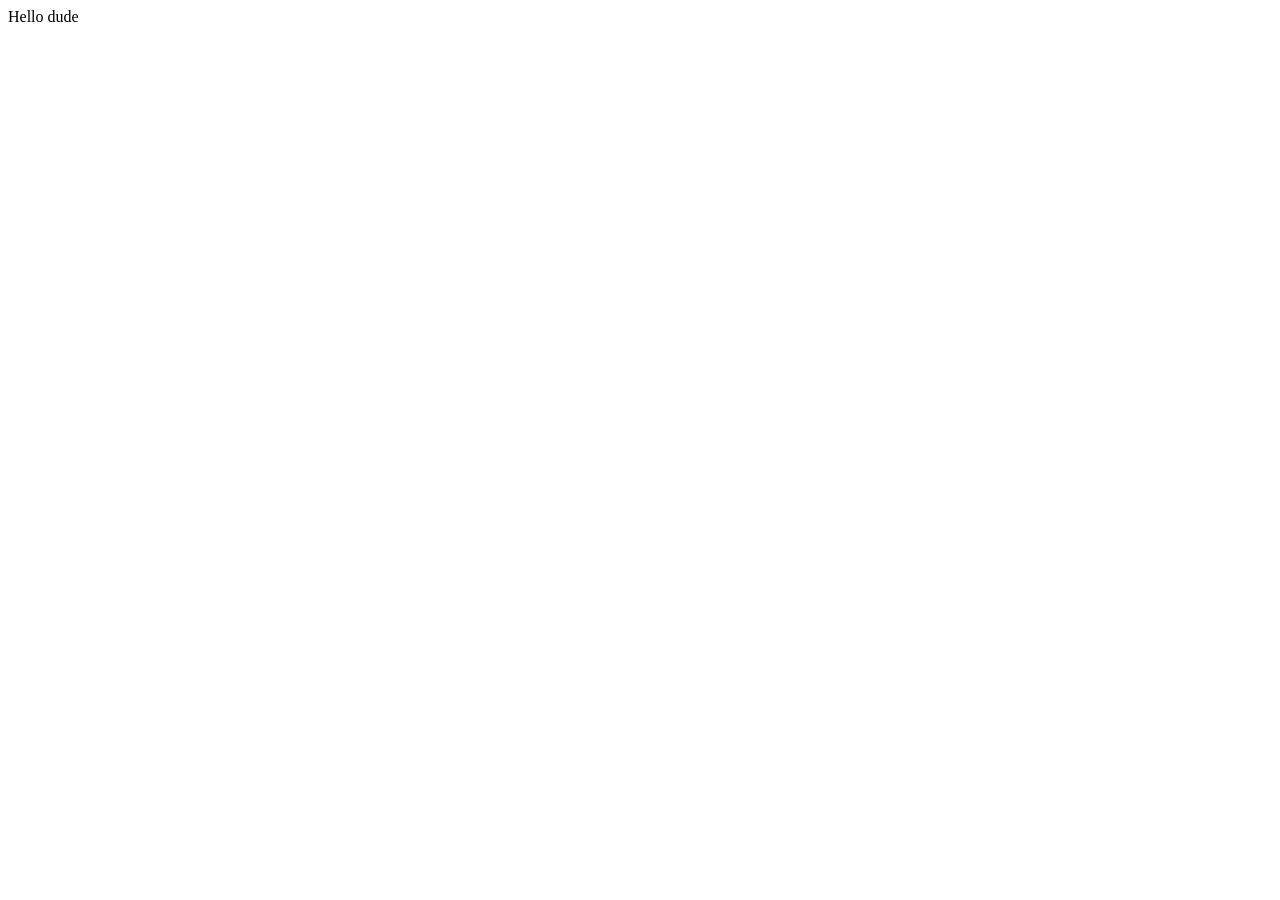
==== index.html @ 56db7168 "Starting project" ====
<!DOCTYPE html>
<html lang="en">
<head>
    <meta charset="UTF-8">
    <meta name="viewport" content="width=device-width, initial-scale=1.0">
    <title>Knightra</title>
</head>
<body>
    Hello dude
</body>
</html>
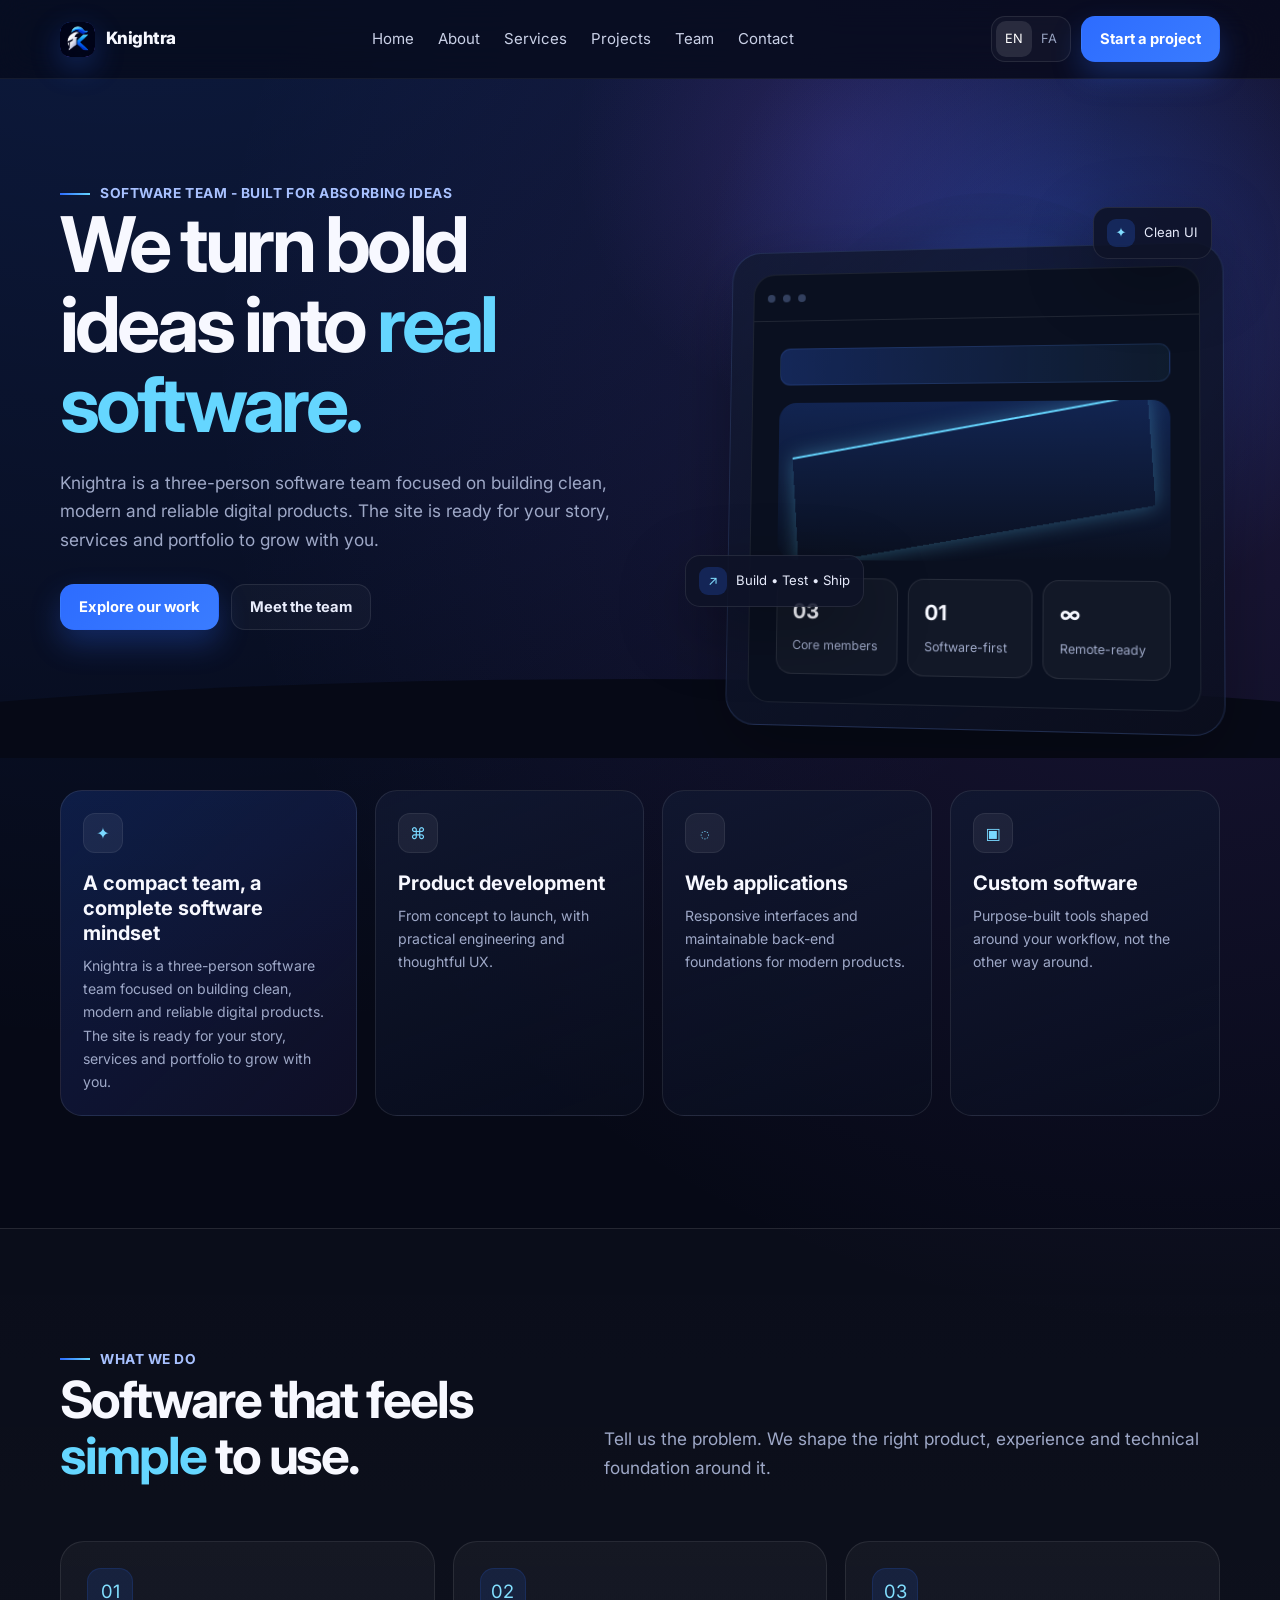
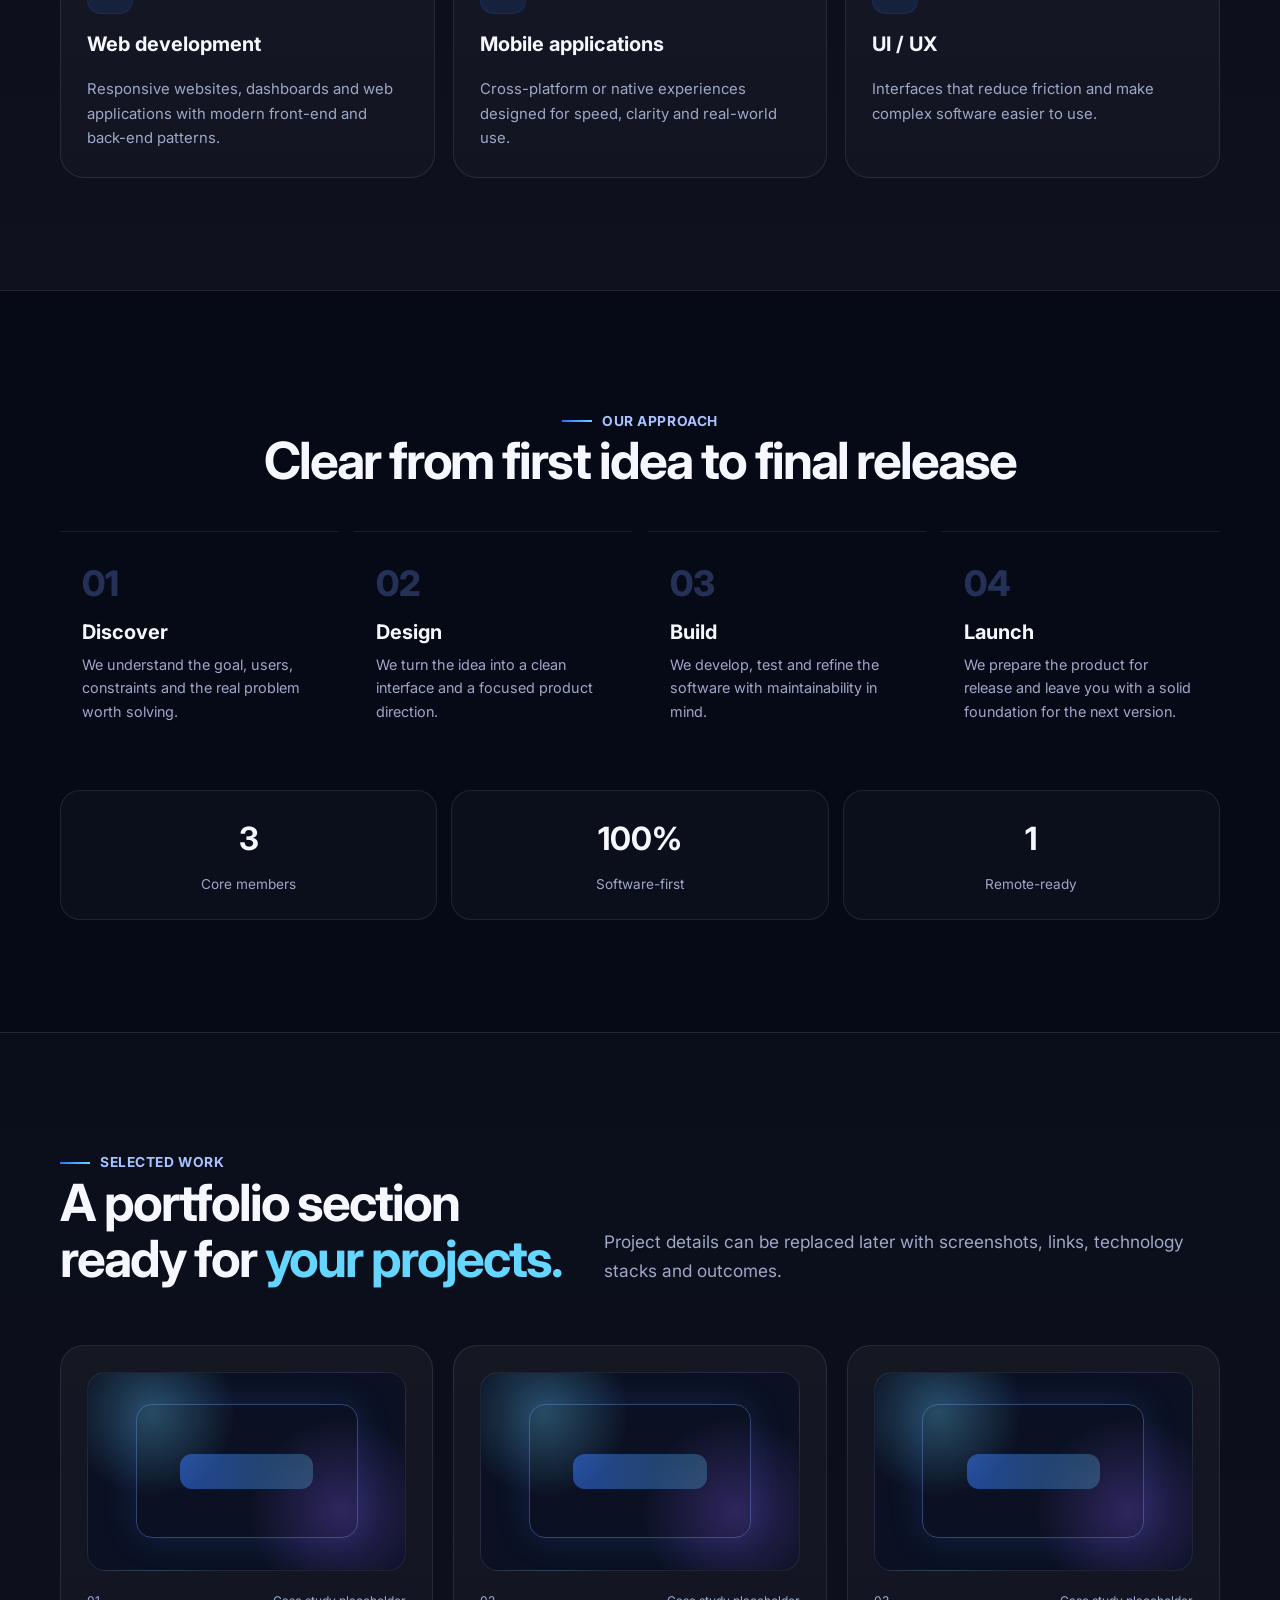
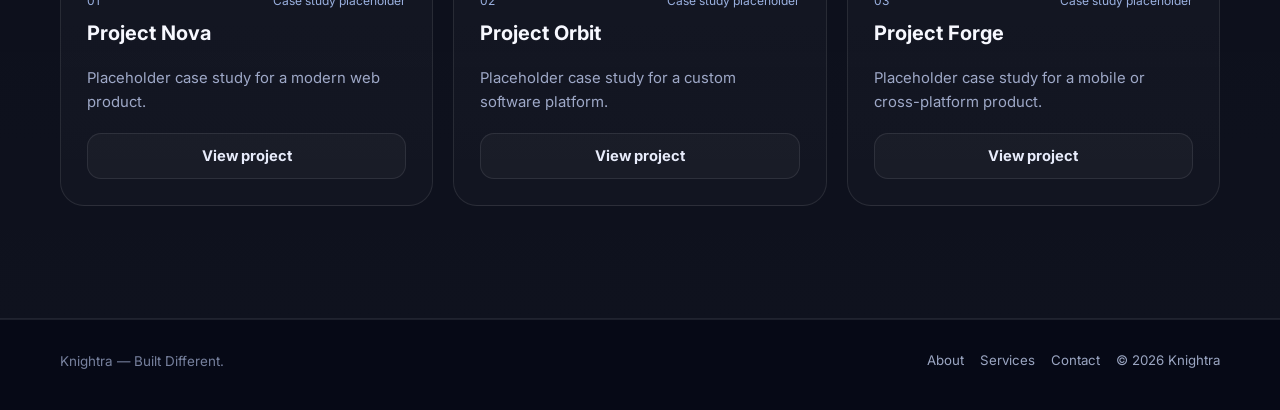
==== commit f6bba684: "Basic design for website with home , about , contact , project , team , services pages" ====
--- a/index.html
+++ b/index.html
@@ -1,11 +1,217 @@
-<!DOCTYPE html>
-<html lang="en">
+<!doctype html>
+<html lang="en" dir="ltr">
+
 <head>
-    <meta charset="UTF-8">
-    <meta name="viewport" content="width=device-width, initial-scale=1.0">
-    <title>Knightra</title>
+  <meta charset="utf-8">
+  <meta name="viewport" content="width=device-width, initial-scale=1">
+  <meta name="description" content="Knightra — three-person software team building modern digital products.">
+  <title>Knightra — Software Team</title>
+  <link rel="icon" href="assets/icon.svg">
+  <link rel="stylesheet" href="assets/styles.css">
 </head>
+
 <body>
-    Hello dude
+  <header class="site-header">
+    <div class="container nav">
+      <a class="brand" href="index.html"><span class="brand-mark"><img class="logo-img" src="assets/kn.png" alt="Knightra logo"></span><span class="brand-name">Knightra</span></a>
+      <nav class="nav-links"><a href="index.html" data-i18n="nav_home">Home</a><a href="about.html"
+          data-i18n="nav_about">About</a><a href="services.html" data-i18n="nav_services">Services</a><a
+          href="projects.html" data-i18n="nav_projects">Projects</a><a href="team.html" data-i18n="nav_team">Team</a><a
+          href="contact.html" data-i18n="nav_contact">Contact</a></nav>
+      <div class="nav-actions">
+        <div class="lang-switch"><button class="language-option" data-set-lang="en" data-lang="en">EN</button><button
+            class="language-option" data-set-lang="fa" data-lang="fa">FA</button></div><a class="btn btn-primary"
+          href="contact.html" data-i18n="cta_start">Start a project</a><button class="menu-toggle" aria-expanded="false"
+          aria-label="Menu">☰</button>
+      </div>
+    </div>
+    <div class="mobile-menu"><a href="index.html" data-i18n="nav_home">Home</a><a href="about.html"
+        data-i18n="nav_about">About</a><a href="services.html" data-i18n="nav_services">Services</a><a
+        href="projects.html" data-i18n="nav_projects">Projects</a><a href="team.html" data-i18n="nav_team">Team</a><a
+        href="contact.html" data-i18n="nav_contact">Contact</a></div>
+  </header>
+
+  <main>
+    <section class="hero">
+      <div class="container hero-grid">
+        <div class="hero-copy">
+          <div class="kicker" data-i18n="hero_eyebrow">Software team • Built for ambitious ideas</div>
+          <h1 data-i18n="hero_title">We turn bold ideas into <span>real software.</span></h1>
+          <p class="lead" data-i18n="hero_text">Knightra is a three-person software team focused on building clean,
+            modern and reliable digital products. The site is ready for your story, services and portfolio to grow with
+            you.</p>
+          <div class="hero-actions"><a class="btn btn-primary" href="projects.html" data-i18n="btn_explore">Explore our
+              work</a><a class="btn btn-ghost" href="team.html" data-i18n="btn_team">Meet the team</a></div>
+        </div>
+        <div class="hero-visual">
+          <div class="hero-orb"></div>
+          <div class="hero-panel">
+            <div class="hero-screen">
+              <div class="screen-top"><span class="dot"></span><span class="dot"></span><span class="dot"></span></div>
+              <div class="screen-body">
+                <div class="mini-pill"></div>
+                <div class="chart"></div>
+                <div class="stat-row">
+                  <div class="stat-box"><strong>03</strong><span data-i18n="stats_team">Core members</span></div>
+                  <div class="stat-box"><strong>01</strong><span data-i18n="stats_focus">Software-first</span></div>
+                  <div class="stat-box"><strong>∞</strong><span data-i18n="stats_mode">Remote-ready</span></div>
+                </div>
+              </div>
+            </div>
+          </div>
+          <div class="float-badge one"><span class="float-icon">✦</span><span>Clean UI</span></div>
+          <div class="float-badge two"><span class="float-icon">↗</span><span>Build • Test • Ship</span></div>
+        </div>
+      </div>
+      <div class="wave"></div>
+    </section>
+
+    <section class="section" style="padding-top:32px">
+      <div class="container">
+        <div class="trust-row">
+          <div class="trust-card">
+            <div class="icon">✦</div>
+            <h3 data-i18n="trust">A compact team, a complete software mindset</h3>
+            <p data-i18n="hero_text">Knightra is a three-person software team focused on building clean, modern and
+              reliable digital products.</p>
+          </div>
+          <div class="trust-card">
+            <div class="icon">⌘</div>
+            <h3 data-i18n="card_1_title">Product development</h3>
+            <p data-i18n="card_1_text">From concept to launch, with practical engineering and thoughtful UX.</p>
+          </div>
+          <div class="trust-card">
+            <div class="icon">◌</div>
+            <h3 data-i18n="card_2_title">Web applications</h3>
+            <p data-i18n="card_2_text">Responsive interfaces and maintainable back-end foundations for modern products.
+            </p>
+          </div>
+          <div class="trust-card">
+            <div class="icon">▣</div>
+            <h3 data-i18n="card_3_title">Custom software</h3>
+            <p data-i18n="card_3_text">Purpose-built tools shaped around your workflow, not the other way around.</p>
+          </div>
+        </div>
+      </div>
+    </section>
+
+    <section class="section section-soft">
+      <div class="container">
+        <div class="section-heading">
+          <div>
+            <div class="kicker" data-i18n="services_kicker">What we do</div>
+            <h2 data-i18n="services_title">Software that feels <span>simple</span> to use.</h2>
+          </div>
+          <p class="lead" data-i18n="services_text">Tell us the problem. We shape the right product, experience and
+            technical foundation around it.</p>
+        </div>
+        <div class="card-grid">
+          <article class="feature-card">
+            <div class="card-icon">01</div>
+            <h3 data-i18n="s1_title">Web development</h3>
+            <p data-i18n="s1_text">Responsive websites, dashboards and web applications with modern front-end and
+              back-end patterns.</p>
+          </article>
+          <article class="feature-card">
+            <div class="card-icon">02</div>
+            <h3 data-i18n="s2_title">Mobile applications</h3>
+            <p data-i18n="s2_text">Cross-platform or native experiences designed for speed, clarity and real-world use.
+            </p>
+          </article>
+          <article class="feature-card">
+            <div class="card-icon">03</div>
+            <h3 data-i18n="s3_title">UI / UX</h3>
+            <p data-i18n="s3_text">Interfaces that reduce friction and make complex software easier to use.</p>
+          </article>
+        </div>
+      </div>
+    </section>
+
+    <section class="section">
+      <div class="container">
+        <div class="center">
+          <div class="kicker" data-i18n="process_kicker">Our approach</div>
+          <h2 data-i18n="process_title">Clear from first idea to final release</h2>
+        </div>
+        <div class="process-grid" style="margin-top:42px">
+          <div class="process-step">
+            <div class="process-number">01</div>
+            <h3 data-i18n="p1_title">Discover</h3>
+            <p data-i18n="p1_text">We understand the goal, users, constraints and the real problem worth solving.</p>
+          </div>
+          <div class="process-step">
+            <div class="process-number">02</div>
+            <h3 data-i18n="p2_title">Design</h3>
+            <p data-i18n="p2_text">We turn the idea into a clean interface and a focused product direction.</p>
+          </div>
+          <div class="process-step">
+            <div class="process-number">03</div>
+            <h3 data-i18n="p3_title">Build</h3>
+            <p data-i18n="p3_text">We develop, test and refine the software with maintainability in mind.</p>
+          </div>
+          <div class="process-step">
+            <div class="process-number">04</div>
+            <h3 data-i18n="p4_title">Launch</h3>
+            <p data-i18n="p4_text">We prepare the product for release and leave you with a solid foundation for the next
+              version.</p>
+          </div>
+        </div>
+        <div class="stats">
+          <div class="big-stat"><strong>3</strong><span data-i18n="stats_team">Core members</span></div>
+          <div class="big-stat"><strong>100%</strong><span data-i18n="stats_focus">Software-first</span></div>
+          <div class="big-stat"><strong>1</strong><span data-i18n="stats_mode">Remote-ready</span></div>
+        </div>
+      </div>
+    </section>
+
+    <section class="section section-soft">
+      <div class="container">
+        <div class="section-heading">
+          <div>
+            <div class="kicker" data-i18n="projects_kicker">Selected work</div>
+            <h2 data-i18n="projects_title">A portfolio section ready for <span>your projects.</span></h2>
+          </div>
+          <p class="lead" data-i18n="projects_text">Project details can be replaced later with screenshots, links,
+            technology stacks and outcomes.</p>
+        </div>
+        <div class="project-grid">
+          <article class="project-card">
+            <div class="project-art"></div>
+            <div class="project-meta"><span>01</span><span data-i18n="project_status">Case study placeholder</span>
+            </div>
+            <h3 data-i18n="proj1_title">Project Nova</h3>
+            <p data-i18n="proj1_text">Placeholder case study for a modern web product.</p><a class="btn btn-ghost"
+              href="projects.html" data-i18n="view_project">View project</a>
+          </article>
+          <article class="project-card">
+            <div class="project-art"></div>
+            <div class="project-meta"><span>02</span><span data-i18n="project_status">Case study placeholder</span>
+            </div>
+            <h3 data-i18n="proj2_title">Project Orbit</h3>
+            <p data-i18n="proj2_text">Placeholder case study for a custom software platform.</p><a class="btn btn-ghost"
+              href="projects.html" data-i18n="view_project">View project</a>
+          </article>
+          <article class="project-card">
+            <div class="project-art"></div>
+            <div class="project-meta"><span>03</span><span data-i18n="project_status">Case study placeholder</span>
+            </div>
+            <h3 data-i18n="proj3_title">Project Forge</h3>
+            <p data-i18n="proj3_text">Placeholder case study for a mobile or cross-platform product.</p><a
+              class="btn btn-ghost" href="projects.html" data-i18n="view_project">View project</a>
+          </article>
+        </div>
+      </div>
+    </section>
+  </main>
+  <footer class="site-footer">
+    <div class="container footer-grid">
+      <p data-i18n="footer_text">Knightra — Built Different.</p>
+      <div class="footer-links"><a href="about.html" data-i18n="nav_about">About</a><a href="services.html"
+          data-i18n="nav_services">Services</a><a href="contact.html" data-i18n="nav_contact">Contact</a><span>© <span
+            data-year>2026</span> Knightra</span></div>
+    </div>
+  </footer>
+  <script src="assets/app.js"></script>
 </body>
+
 </html>
--- a/assets/styles.css
+++ b/assets/styles.css
@@ -0,0 +1,1050 @@
+@import url('https://fonts.googleapis.com/css2?family=Inter:wght@400;500;600;700;800&family=Vazirmatn:wght@400;500;600;700;800&display=swap');
+
+:root {
+  --bg: #060916;
+  --surface: #0d1226;
+  --surface-2: #121933;
+  --text: #f7f8ff;
+  --muted: #9ea8c7;
+  --line: rgba(255, 255, 255, .09);
+  --primary: #2d6cff;
+  --primary-2: #65d6ff;
+  --accent: #8b5cf6;
+  --glow: rgba(45, 108, 255, .28);
+  --shadow: 0 22px 70px rgba(0, 0, 0, .30);
+  --radius: 24px;
+}
+
+* {
+  box-sizing: border-box;
+}
+
+html {
+  scroll-behavior: smooth;
+}
+
+body {
+  margin: 0;
+  background:
+    radial-gradient(circle at 10% -10%, rgba(45, 108, 255, .22), transparent 34%),
+    radial-gradient(circle at 92% 10%, rgba(139, 92, 246, .16), transparent 28%),
+    var(--bg);
+  color: var(--text);
+  font-family: Inter, Vazirmatn, system-ui, sans-serif;
+  line-height: 1.65;
+}
+
+body.rtl {
+  font-family: Vazirmatn, Inter, system-ui, sans-serif;
+}
+
+a {
+  color: inherit;
+  text-decoration: none;
+}
+
+img {
+  max-width: 100%;
+  display: block;
+}
+
+button,
+input,
+textarea {
+  font: inherit;
+}
+
+button {
+  cursor: pointer;
+}
+
+.container {
+  width: min(1160px, calc(100% - 40px));
+  margin: 0 auto;
+}
+
+.section {
+  padding: 112px 0;
+  position: relative;
+}
+
+.section-soft {
+  background: linear-gradient(180deg, rgba(255, 255, 255, .015), rgba(255, 255, 255, .035));
+  border-top: 1px solid var(--line);
+  border-bottom: 1px solid var(--line);
+}
+
+.center {
+  text-align: center;
+}
+
+.kicker {
+  display: inline-flex;
+  align-items: center;
+  gap: 10px;
+  color: #a8c1ff;
+  font-size: .86rem;
+  font-weight: 700;
+  letter-spacing: .04em;
+  text-transform: uppercase;
+}
+
+.rtl .kicker {
+  letter-spacing: 0;
+}
+
+.kicker::before {
+  content: '';
+  width: 30px;
+  height: 2px;
+  background: linear-gradient(90deg, var(--primary), var(--primary-2));
+}
+
+.rtl .kicker::before {
+  order: 2;
+}
+
+h1,
+h2,
+h3,
+p {
+  margin-top: 0;
+}
+
+h1 {
+  font-size: clamp(3rem, 6vw, 5.2rem);
+  line-height: 1.04;
+  letter-spacing: -.05em;
+  margin-bottom: 24px;
+}
+
+h2 {
+  font-size: clamp(2.2rem, 4vw, 3.3rem);
+  line-height: 1.1;
+  letter-spacing: -.04em;
+  margin-bottom: 16px;
+}
+
+h3 {
+  font-size: 1.25rem;
+  line-height: 1.25;
+}
+
+.rtl h1,
+.rtl h2 {
+  letter-spacing: 0;
+}
+
+h1 span,
+h2 span {
+  color: var(--primary-2);
+}
+
+.lead {
+  color: var(--muted);
+  font-size: 1.08rem;
+  max-width: 680px;
+}
+
+.site-header {
+  position: sticky;
+  top: 0;
+  z-index: 50;
+  backdrop-filter: blur(18px);
+  background: rgba(6, 9, 22, .66);
+  border-bottom: 1px solid rgba(255, 255, 255, .06);
+}
+
+.nav {
+  height: 78px;
+  display: flex;
+  align-items: center;
+  justify-content: space-between;
+  gap: 24px;
+}
+
+.brand {
+  display: inline-flex;
+  align-items: center;
+  gap: 11px;
+  font-weight: 800;
+  letter-spacing: -.03em;
+}
+
+.brand-mark {
+  width: 35px;
+  height: 35px;
+  border-radius: 11px;
+  display: grid;
+  place-items: center;
+  color: white;
+  background: linear-gradient(135deg, var(--primary), var(--accent));
+  box-shadow: 0 10px 30px var(--glow);
+  font-size: .9rem;
+}
+.logo-img{
+  border-radius: 10px;
+}
+
+.brand-name {
+  font-family: Inter , system-ui, sans-serif;
+  font-size: 1.06rem;
+  font-weight: 800;
+  letter-spacing: -.03em;
+  direction: ltr;
+  white-space: nowrap;
+}
+
+.nav-links {
+  display: flex;
+  align-items: center;
+  gap: 24px;
+}
+
+.nav-links a {
+  color: #cad1e7;
+  font-size: .94rem;
+  transition: .2s ease;
+}
+
+.nav-links a:hover {
+  color: white;
+}
+
+.nav-actions {
+  display: flex;
+  align-items: center;
+  gap: 10px;
+}
+
+.lang-switch {
+  display: flex;
+  border: 1px solid var(--line);
+  background: rgba(255, 255, 255, .03);
+  padding: 4px;
+  border-radius: 14px;
+}
+
+.language-option {
+  color: #98a3c1;
+  background: transparent;
+  border: 0;
+  padding: 7px 9px;
+  border-radius: 10px;
+  font-size: .8rem;
+}
+
+.language-option.active {
+  color: white;
+  background: rgba(255, 255, 255, .1);
+}
+
+.btn {
+  display: inline-flex;
+  align-items: center;
+  justify-content: center;
+  gap: 8px;
+  min-height: 46px;
+  padding: 0 18px;
+  border-radius: 14px;
+  border: 1px solid transparent;
+  font-weight: 700;
+  font-size: .92rem;
+  transition: .22s ease;
+}
+
+.btn-primary {
+  color: white;
+  background: linear-gradient(135deg, var(--primary), #3a7cff);
+  box-shadow: 0 14px 30px var(--glow);
+}
+
+.btn-primary:hover {
+  transform: translateY(-2px);
+}
+
+.btn-ghost {
+  border-color: var(--line);
+  color: #e8ecfb;
+  background: rgba(255, 255, 255, .03);
+}
+
+.btn-ghost:hover {
+  background: rgba(255, 255, 255, .08);
+}
+
+.menu-toggle {
+  display: none;
+  width: 44px;
+  height: 44px;
+  border: 1px solid var(--line);
+  background: rgba(255, 255, 255, .03);
+  color: white;
+  border-radius: 13px;
+}
+
+.mobile-menu {
+  display: none;
+  padding: 0 20px 18px;
+}
+
+.mobile-menu.open {
+  display: grid;
+  gap: 10px;
+}
+
+.mobile-menu a {
+  padding: 11px 0;
+  color: #ced4e8;
+  border-bottom: 1px solid var(--line);
+}
+
+.mobile-menu a:last-child {
+  border-bottom: none;
+}
+
+.hero {
+  position: relative;
+  overflow: hidden;
+  padding: 74px 0 105px;
+}
+
+.hero::before {
+  content: '';
+  position: absolute;
+  inset: 0;
+  background: radial-gradient(circle at 82% 30%, rgba(45, 108, 255, .30), transparent 30%), radial-gradient(circle at 66% 10%, rgba(139, 92, 246, .16), transparent 26%);
+  pointer-events: none;
+}
+
+.hero-grid {
+  display: grid;
+  grid-template-columns: 1.03fr .97fr;
+  align-items: center;
+  gap: 48px;
+  position: relative;
+  z-index: 1;
+}
+
+.hero-copy {
+  max-width: 680px;
+}
+
+.hero .lead {
+  margin-bottom: 30px;
+}
+
+.hero-actions {
+  display: flex;
+  flex-wrap: wrap;
+  gap: 12px;
+}
+
+.hero-visual {
+  min-height: 500px;
+  position: relative;
+}
+
+.hero-orb {
+  position: absolute;
+  width: 420px;
+  aspect-ratio: 1;
+  right: 20px;
+  top: 40px;
+  border-radius: 50%;
+  background: radial-gradient(circle at 50% 45%, rgba(62, 121, 255, .34), rgba(24, 37, 81, .20) 52%, transparent 70%);
+  filter: blur(.2px);
+}
+
+.hero-panel {
+  position: absolute;
+  left: 40px;
+  right: 0;
+  top: 92px;
+  padding: 22px;
+  border-radius: 30px;
+  background: linear-gradient(145deg, rgba(18, 25, 51, .88), rgba(10, 14, 30, .82));
+  border: 1px solid rgba(117, 163, 255, .18);
+  box-shadow: var(--shadow);
+  transform: perspective(1200px) rotateY(-7deg) rotateX(3deg);
+}
+
+.hero-screen {
+  border: 1px solid rgba(255, 255, 255, .08);
+  border-radius: 22px;
+  overflow: hidden;
+  background: #0a1020;
+}
+
+.screen-top {
+  height: 48px;
+  display: flex;
+  gap: 8px;
+  align-items: center;
+  padding: 0 14px;
+  border-bottom: 1px solid var(--line);
+}
+
+.dot {
+  width: 8px;
+  height: 8px;
+  border-radius: 50%;
+  background: #33405f;
+}
+
+.screen-body {
+  padding: 28px;
+  display: grid;
+  gap: 18px;
+}
+
+.mini-pill {
+  height: 38px;
+  border-radius: 11px;
+  background: linear-gradient(90deg, rgba(53, 108, 255, .25), rgba(90, 207, 255, .06));
+  border: 1px solid rgba(94, 147, 255, .15);
+}
+
+.chart {
+  height: 160px;
+  border-radius: 18px;
+  background: linear-gradient(180deg, rgba(45, 108, 255, .22), rgba(45, 108, 255, 0));
+  position: relative;
+  overflow: hidden;
+}
+
+.chart::after {
+  content: '';
+  position: absolute;
+  inset: 24px 18px;
+  border-top: 2px solid #66d6ff;
+  transform: skewY(-6deg) rotate(-4deg);
+  box-shadow: 0 0 20px rgba(102, 214, 255, .35);
+}
+
+.stat-row {
+  display: grid;
+  grid-template-columns: repeat(3, 1fr);
+  gap: 10px;
+}
+
+.stat-box {
+  padding: 16px;
+  border-radius: 16px;
+  background: rgba(255, 255, 255, .035);
+  border: 1px solid var(--line);
+}
+
+.stat-box strong {
+  display: block;
+  font-size: 1.3rem;
+  margin-bottom: 2px;
+}
+
+.stat-box span {
+  color: var(--muted);
+  font-size: .78rem;
+}
+
+.float-badge {
+  position: absolute;
+  display: inline-flex;
+  align-items: center;
+  gap: 9px;
+  padding: 11px 13px;
+  border-radius: 15px;
+  border: 1px solid var(--line);
+  background: rgba(14, 19, 39, .88);
+  box-shadow: var(--shadow);
+  color: #e7ebfb;
+  font-size: .82rem;
+}
+
+.float-badge.one {
+  top: 54px;
+  right: 8px;
+}
+
+.float-badge.two {
+  bottom: 46px;
+  left: 4px;
+}
+
+.float-icon {
+  width: 28px;
+  height: 28px;
+  border-radius: 9px;
+  display: grid;
+  place-items: center;
+  background: rgba(45, 108, 255, .22);
+  color: #81ddff;
+}
+
+.wave {
+  position: absolute;
+  bottom: -2px;
+  left: -3%;
+  width: 106%;
+  height: 90px;
+  background: var(--bg);
+  clip-path: ellipse(68% 90% at 50% 100%);
+}
+
+.trust-row {
+  display: grid;
+  grid-template-columns: 1.1fr repeat(3, 1fr);
+  gap: 18px;
+  align-items: stretch;
+}
+
+.trust-card {
+  min-height: 150px;
+  padding: 22px;
+  border-radius: 22px;
+  background: linear-gradient(160deg, rgba(17, 24, 49, .86), rgba(10, 15, 32, .65));
+  border: 1px solid var(--line);
+  position: relative;
+  overflow: hidden;
+}
+
+.trust-card:first-child {
+  background: linear-gradient(135deg, rgba(45, 108, 255, .18), rgba(139, 92, 246, .07));
+}
+
+.trust-card .icon {
+  width: 40px;
+  height: 40px;
+  border-radius: 12px;
+  display: grid;
+  place-items: center;
+  margin-bottom: 18px;
+  background: rgba(255, 255, 255, .06);
+  color: #79d8ff;
+  border: 1px solid rgba(255, 255, 255, .07);
+}
+
+.trust-card h3 {
+  margin-bottom: 8px;
+}
+
+.trust-card p {
+  margin: 0;
+  color: var(--muted);
+  font-size: .88rem;
+}
+
+.section-heading {
+  display: grid;
+  grid-template-columns: .9fr 1.1fr;
+  gap: 40px;
+  align-items: end;
+  margin-bottom: 42px;
+}
+
+.center .section-heading {
+  display: block;
+}
+
+.card-grid {
+  display: grid;
+  grid-template-columns: repeat(3, 1fr);
+  gap: 18px;
+}
+
+.feature-card,
+.service-card,
+.project-card,
+.value-card,
+.contact-card,
+.team-card {
+  padding: 26px;
+  border: 1px solid var(--line);
+  border-radius: 24px;
+  background: linear-gradient(180deg, rgba(255, 255, 255, .04), rgba(255, 255, 255, .02));
+}
+
+.feature-card:hover,
+.service-card:hover,
+.project-card:hover,
+.team-card:hover {
+  transform: translateY(-4px);
+  border-color: rgba(91, 145, 255, .28);
+}
+
+.feature-card,
+.service-card,
+.project-card,
+.team-card {
+  transition: .22s ease;
+}
+
+.card-icon {
+  width: 46px;
+  height: 46px;
+  border-radius: 14px;
+  display: grid;
+  place-items: center;
+  color: #82dfff;
+  background: rgba(45, 108, 255, .12);
+  border: 1px solid rgba(45, 108, 255, .15);
+  margin-bottom: 18px;
+  font-size: 1.15rem;
+}
+
+.feature-card p,
+.service-card p,
+.project-card p,
+.value-card p,
+.team-card p {
+  margin: 0;
+  color: var(--muted);
+  font-size: .93rem;
+}
+
+.process-grid {
+  display: grid;
+  grid-template-columns: repeat(4, 1fr);
+  gap: 16px;
+}
+
+.process-step {
+  position: relative;
+  padding: 22px;
+  border-top: 1px solid var(--line);
+}
+
+.process-number {
+  font-size: 2.2rem;
+  font-weight: 800;
+  color: rgba(116, 150, 255, .28);
+  margin-bottom: 8px;
+}
+
+.process-step h3 {
+  margin-bottom: 8px;
+}
+
+.process-step p {
+  color: var(--muted);
+  font-size: .9rem;
+}
+
+.stats {
+  display: grid;
+  grid-template-columns: repeat(3, 1fr);
+  gap: 14px;
+  margin-top: 30px;
+}
+
+.big-stat {
+  padding: 22px;
+  text-align: center;
+  border: 1px solid var(--line);
+  border-radius: 20px;
+  background: rgba(255, 255, 255, .025);
+}
+
+.big-stat strong {
+  display: block;
+  font-size: 2rem;
+  margin-bottom: 4px;
+}
+
+.big-stat span {
+  color: var(--muted);
+  font-size: .85rem;
+}
+
+.page-hero {
+  padding: 92px 0 62px;
+  border-bottom: 1px solid var(--line);
+  background: radial-gradient(circle at 50% -10%, rgba(45, 108, 255, .20), transparent 40%);
+}
+
+.page-hero-inner {
+  max-width: 820px;
+}
+
+.service-grid {
+  display: grid;
+  grid-template-columns: repeat(3, 1fr);
+  gap: 18px;
+}
+
+.service-card .service-tag {
+  display: inline-flex;
+  padding: 6px 9px;
+  border-radius: 999px;
+  background: rgba(255, 255, 255, .05);
+  color: #9fb2db;
+  font-size: .72rem;
+  margin-bottom: 15px;
+}
+
+.project-grid {
+  display: grid;
+  grid-template-columns: repeat(3, 1fr);
+  gap: 20px;
+}
+
+.project-art {
+  aspect-ratio: 16 / 10;
+  border-radius: 18px;
+  margin-bottom: 20px;
+  position: relative;
+  overflow: hidden;
+  border: 1px solid rgba(255, 255, 255, .08);
+  background: radial-gradient(circle at 20% 20%, rgba(105, 214, 255, .3), transparent 28%), radial-gradient(circle at 80% 70%, rgba(139, 92, 246, .28), transparent 32%), #0b1123;
+}
+
+.project-art::before {
+  content: '';
+  position: absolute;
+  inset: 16% 15%;
+  border: 1px solid rgba(123, 164, 255, .35);
+  border-radius: 16px;
+  box-shadow: 0 0 36px rgba(54, 118, 255, .16);
+}
+
+.project-art::after {
+  content: '';
+  position: absolute;
+  width: 42%;
+  height: 18%;
+  left: 29%;
+  top: 41%;
+  border-radius: 12px;
+  background: linear-gradient(90deg, rgba(56, 121, 255, .52), rgba(102, 214, 255, .25));
+}
+
+.project-meta {
+  display: flex;
+  justify-content: space-between;
+  gap: 10px;
+  font-size: .75rem;
+  color: #9ab0df;
+  margin-bottom: 10px;
+}
+
+.project-card .btn {
+  margin-top: 18px;
+  width: 100%;
+}
+
+.team-grid {
+  display: grid;
+  grid-template-columns: repeat(3, 1fr);
+  gap: 20px;
+}
+
+.avatar {
+  width: 72px;
+  height: 72px;
+  border-radius: 22px;
+  display: grid;
+  place-items: center;
+  font-weight: 800;
+  font-size: 1.2rem;
+  margin-bottom: 18px;
+  color: white;
+  background: linear-gradient(135deg, var(--primary), var(--accent));
+  box-shadow: 0 18px 36px rgba(45, 108, 255, .18);
+}
+
+.team-card .member-role {
+  color: #8fa7dc;
+  font-size: .82rem;
+  margin-bottom: 11px;
+}
+
+.team-card .member-note {
+  margin-top: 14px;
+  color: var(--muted);
+  font-size: .88rem;
+}
+
+.about-grid {
+  display: grid;
+  grid-template-columns: 1fr 1fr;
+  gap: 22px;
+  align-items: stretch;
+}
+
+.about-panel {
+  padding: 30px;
+  border-radius: 26px;
+  background: linear-gradient(145deg, rgba(45, 108, 255, .11), rgba(255, 255, 255, .03));
+  border: 1px solid var(--line);
+}
+
+.values-grid {
+  display: grid;
+  grid-template-columns: repeat(3, 1fr);
+  gap: 18px;
+}
+
+.contact-grid {
+  display: grid;
+  grid-template-columns: .85fr 1.15fr;
+  gap: 24px;
+  align-items: start;
+}
+
+.contact-card+.contact-card {
+  margin-top: 14px;
+}
+
+.contact-card h3 {
+  margin-bottom: 8px;
+}
+
+.contact-card p {
+  color: var(--muted);
+  margin: 0;
+}
+
+.contact-list {
+  display: grid;
+  gap: 12px;
+  margin-top: 20px;
+}
+
+.contact-item {
+  padding: 16px 18px;
+  border: 1px solid var(--line);
+  border-radius: 16px;
+  background: rgba(255, 255, 255, .025);
+}
+
+.contact-item span {
+  display: block;
+  color: #88a0d2;
+  font-size: .76rem;
+  margin-bottom: 4px;
+}
+
+.contact-form {
+  display: grid;
+  gap: 14px;
+  padding: 30px;
+  border: 1px solid var(--line);
+  border-radius: 26px;
+  background: linear-gradient(160deg, rgba(255, 255, 255, .04), rgba(255, 255, 255, .02));
+}
+
+.field {
+  display: grid;
+  gap: 7px;
+}
+
+.field label {
+  color: #d9def0;
+  font-size: .86rem;
+}
+
+.field input,
+.field textarea {
+  width: 100%;
+  border: 1px solid var(--line);
+  border-radius: 14px;
+  padding: 13px 14px;
+  color: white;
+  background: rgba(7, 11, 24, .72);
+  outline: none;
+  transition: .2s ease;
+}
+
+.field input:focus,
+.field textarea:focus {
+  border-color: rgba(74, 128, 255, .55);
+  box-shadow: 0 0 0 4px rgba(45, 108, 255, .10);
+}
+
+.field textarea {
+  min-height: 160px;
+  resize: vertical;
+}
+
+.form-row {
+  display: grid;
+  grid-template-columns: 1fr 1fr;
+  gap: 14px;
+}
+
+.form-note {
+  color: #7f8bad;
+  font-size: .78rem;
+  margin: 0;
+}
+
+.form-success {
+  display: none;
+  padding: 13px 15px;
+  border-radius: 14px;
+  background: rgba(53, 211, 153, .08);
+  border: 1px solid rgba(53, 211, 153, .18);
+  color: #9fe8cb;
+  font-size: .86rem;
+}
+
+.form-success.show {
+  display: block;
+}
+
+.site-footer {
+  padding: 30px 0 38px;
+  border-top: 1px solid var(--line);
+}
+
+.footer-grid {
+  display: flex;
+  justify-content: space-between;
+  align-items: center;
+  gap: 16px;
+}
+
+.footer-grid p {
+  margin: 0;
+  color: #77819e;
+  font-size: .84rem;
+}
+
+.footer-links {
+  display: flex;
+  gap: 16px;
+  font-size: .83rem;
+  color: #9aa5c1;
+}
+
+@media (max-width: 980px) {
+
+  .nav-links,
+  .nav-actions>.btn {
+    display: none;
+  }
+
+  .menu-toggle {
+    display: block;
+  }
+
+  .hero-grid,
+  .about-grid,
+  .contact-grid,
+  .section-heading {
+    grid-template-columns: 1fr;
+  }
+
+  .hero-copy {
+    max-width: none;
+  }
+
+  .hero-visual {
+    min-height: 440px;
+  }
+
+  .trust-row {
+    grid-template-columns: 1fr 1fr;
+  }
+
+  .service-grid,
+  .project-grid,
+  .team-grid {
+    grid-template-columns: 1fr 1fr;
+  }
+
+  .process-grid {
+    grid-template-columns: 1fr 1fr;
+  }
+}
+
+@media (max-width: 680px) {
+  .container {
+    width: min(100% - 28px, 1160px);
+  }
+
+  .section {
+    padding: 82px 0;
+  }
+
+  .hero {
+    padding-top: 55px;
+  }
+
+  h1 {
+    font-size: clamp(2.65rem, 14vw, 4rem);
+  }
+
+  h2 {
+    font-size: 2.25rem;
+  }
+
+  .hero-visual {
+    min-height: 360px;
+  }
+
+  .hero-panel {
+    left: 0;
+    top: 68px;
+  }
+
+  .hero-orb {
+    width: 300px;
+    right: 0;
+  }
+
+  .float-badge.one {
+    right: 0;
+    top: 18px;
+  }
+
+  .float-badge.two {
+    left: 0;
+    bottom: 10px;
+  }
+
+  .trust-row,
+  .service-grid,
+  .project-grid,
+  .team-grid,
+  .process-grid,
+  .values-grid,
+  .stats {
+    grid-template-columns: 1fr;
+  }
+
+  .form-row {
+    grid-template-columns: 1fr;
+  }
+
+  .footer-grid {
+    align-items: flex-start;
+    flex-direction: column;
+  }
+}
+
+.rtl .hero-copy,
+.rtl .page-hero-inner {
+  text-align: right;
+}
+
+.rtl .hero-actions {
+  justify-content: flex-start;
+}
+
+.site-header , .site-header .nav , .site-header .nav-links , .site-header .nav-actions {
+  direction: ltr;
+}
+
+.rtl .section-heading,
+.rtl .about-grid,
+.rtl .contact-grid {
+  direction: rtl;
+}
+
+.rtl .form-row {
+  direction: rtl;
+}
+
+.rtl .footer-grid {
+  direction: rtl;
+}
